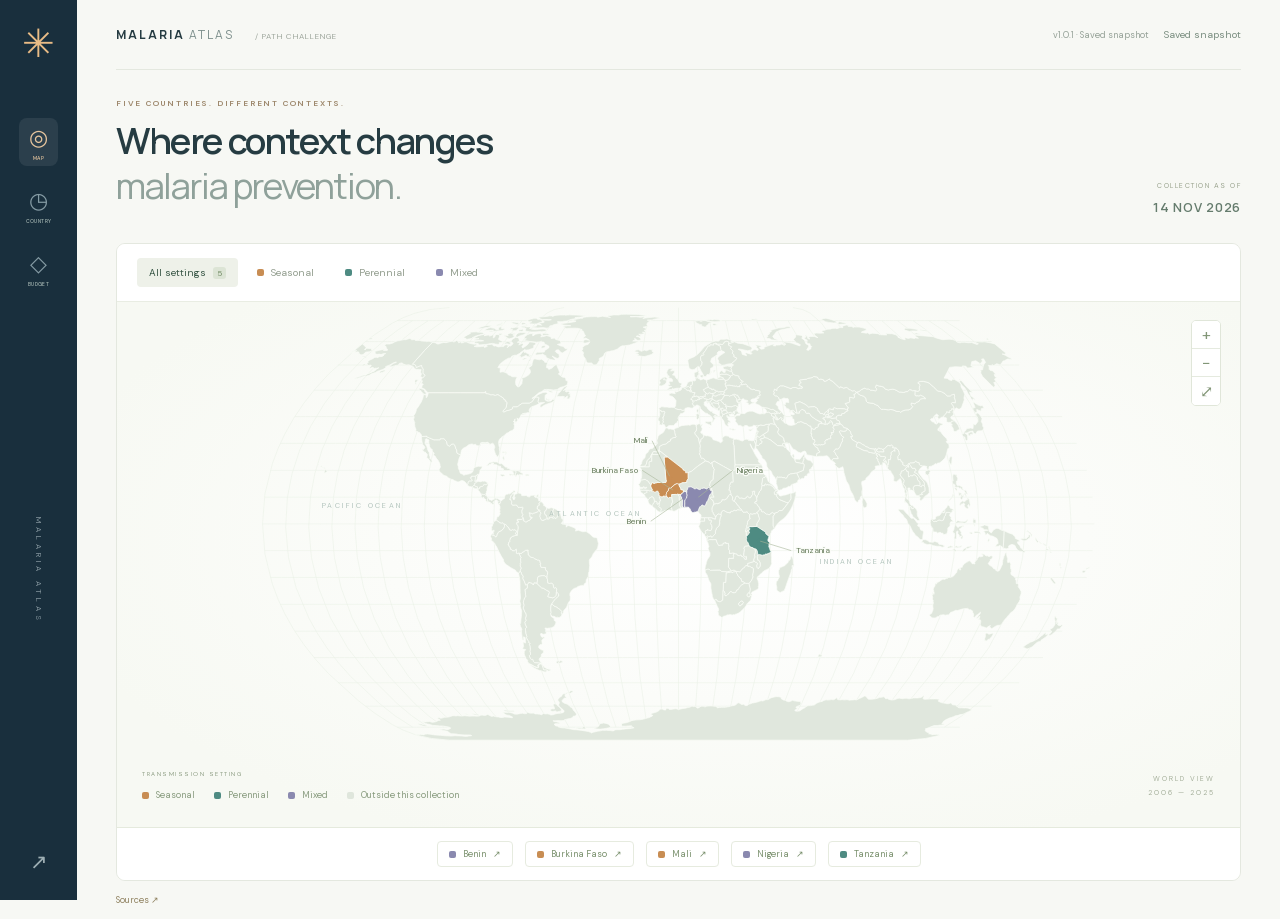
==== frontend/pitch/product/index.html @ 2d1564b7 "Add public pitch deck with working product and vaccine evidence" ====
<!doctype html><html lang="en"><head><meta charset="utf-8"><meta name="viewport" content="width=device-width,initial-scale=1"><meta name="description" content="How malaria prevention performs across settings and time: a five-country evidence atlas."><title>Malaria Atlas · Explore the world</title><link rel="stylesheet" href="style.css"></head><body data-page="map"><nav class="rail" aria-label="Main navigation"><a class="brand" href="index.html" aria-label="Malaria Atlas home">✳</a><a class="rail-link primary-tab active" href="index.html" aria-label="World map" title="World map"><span aria-hidden="true">◎</span><span class="rail-tab-label">MAP</span></a><button class="rail-link primary-tab " id="country-nav-toggle" aria-label="Choose a country" title="Countries" aria-expanded="false" aria-controls="country-nav-menu"><span aria-hidden="true">◷</span><span class="rail-tab-label">COUNTRY</span></button><a class="rail-link primary-tab" href="forecast.html" aria-label="Budget Planner" title="Budget Planner"><span aria-hidden="true">◇</span><span class="rail-tab-label">BUDGET</span></a><span class="rail-label">MALARIA ATLAS</span><a class="rail-bottom" href="https://github.com/DAzyyyyy/Hackiller_V2PATH" target="_blank" rel="noopener" aria-label="GitHub repository">↗</a></nav><section class="country-nav-menu" id="country-nav-menu" hidden aria-labelledby="country-menu-heading"><div class="eyebrow">EXPLORE THE EVIDENCE</div><h2 id="country-menu-heading">Choose a country</h2><div id="country-nav-links"><p>Loading countries…</p></div></section><main class="map-page"><header><a href="index.html" class="wordmark">MALARIA <b>ATLAS</b><span>/ PATH CHALLENGE</span></a><div class="header-right"><span id="data-status">Loading evidence…</span><button id="refresh" class="quiet" title="View the saved snapshot details">Saved snapshot</button></div></header><section class="map-intro"><div><div class="eyebrow">FIVE COUNTRIES. DIFFERENT CONTEXTS.</div><h1>Where context changes<br><span>malaria prevention.</span></h1></div><div class="snapshot"><span>COLLECTION AS OF</span><strong>14 NOV 2026</strong></div></section><section class="world-panel"><div class="map-top"><div class="filters" role="group" aria-label="Transmission setting"><button class="active" data-setting="all" aria-pressed="true">All settings <span>5</span></button><button data-setting="seasonal" aria-pressed="false"><i class="dot seasonal"></i>Seasonal</button><button data-setting="perennial" aria-pressed="false"><i class="dot perennial"></i>Perennial</button><button data-setting="mixed" aria-pressed="false"><i class="dot mixed"></i>Mixed</button></div></div><div class="world-stage"><div id="world-map" class="world-map"><div class="loading">Loading the atlas…</div></div><div class="zoom"><button id="zoom-in" aria-label="Zoom in">+</button><button id="zoom-out" aria-label="Zoom out">−</button><button id="zoom-reset" aria-label="Reset world view">⤢</button></div><div class="map-caption"><span>TRANSMISSION SETTING</span><p><i class="dot seasonal"></i> Seasonal <i class="dot perennial"></i> Perennial <i class="dot mixed"></i> Mixed <i class="dot unavailable"></i> Outside this collection</p></div><div class="map-coordinates">WORLD VIEW<br>2006 — 2025</div></div><div class="country-links" id="country-links"></div></section><div class="map-foot"><button class="text-link" data-sources>Sources ↗</button></div></main><div id="tooltip" hidden></div><dialog id="source-dialog"><div id="source-content"></div></dialog><script src="vendor/d3.min.js"></script><script src="app.js"></script></body></html>
---- frontend/pitch/product/style.css ----
@font-face{font-family:'DM Sans';font-style:normal;font-weight:400 800;font-display:swap;src:url('../assets/dm-sans.woff2') format('woff2')}
@font-face{font-family:'Manrope';font-style:normal;font-weight:400 800;font-display:swap;src:url('../assets/manrope.woff2') format('woff2')}
:root{--navy:#192f3d;--ink:#263c42;--muted:#8e9b9c;--paper:#f7f8f4;--line:#e4e8df;--seasonal:#c88d53;--perennial:#4e8b82;--mixed:#8a89af;--teal:#387c70}*{box-sizing:border-box}body{margin:0;background:var(--paper);color:var(--ink);font:13px 'DM Sans',sans-serif}a{color:inherit}button,input,select{font:inherit}button,select{cursor:pointer}button{color:inherit}button:focus-visible,a:focus-visible,input:focus-visible,select:focus-visible,[tabindex]:focus-visible{outline:3px solid #bd965d;outline-offset:4px}button:disabled{opacity:.45;cursor:default}.rail{position:fixed;inset:0 auto 0 0;width:77px;background:var(--navy);display:flex;flex-direction:column;align-items:center;padding:24px 0;gap:15px;z-index:3}.brand{font-size:39px;color:#e9bc86;text-decoration:none;margin-bottom:40px;line-height:1}.rail-link{border:0;background:none;width:39px;height:39px;display:flex;align-items:center;justify-content:center;text-decoration:none;color:#859ba4;font-size:24px;border-radius:8px}.rail-link.active{background:#ffffff14;color:#e6c59e}.rail-label{writing-mode:vertical-rl;letter-spacing:4px;font-size:8px;color:#84959d;margin:auto 0}.rail-bottom{font-size:21px;color:#9eafb4;text-decoration:none}main{margin-left:77px;padding:0 39px}header{height:70px;display:flex;justify-content:space-between;align-items:center;border-bottom:1px solid var(--line)}.wordmark{font:700 12px Manrope;letter-spacing:2px;text-decoration:none}.wordmark b{font-weight:400;color:#7e908d}.wordmark>span{font:400 8px 'DM Sans';letter-spacing:1px;color:#a2aaa0;margin-left:21px}.header-right{display:flex;align-items:center;gap:15px;font-size:9px;color:#95a197}.quiet{border:0;background:none;color:#798d7f;padding:6px 0;font-size:10px}.map-intro{display:flex;justify-content:space-between;align-items:end;padding:28px 0 23px}.eyebrow{font-size:8px;letter-spacing:1.8px;color:#9d876b;font-weight:600}h1{font:600 36px/1.25 Manrope;margin:10px 0 12px;letter-spacing:-1.4px}h1 span{color:#8fa19a;font-weight:400}.map-intro p{font-size:11px;line-height:1.8;color:#93a096;margin:0}.snapshot{text-align:right;padding-bottom:4px;display:grid;gap:8px}.snapshot>span{font-size:7px;letter-spacing:1.5px;color:#9ca590}.snapshot strong{font:600 13px Manrope;letter-spacing:.7px;color:#657c6d}.snapshot small{font-size:8px;color:#a7afa0}.world-panel{border:1px solid var(--line);background:#fbfcf9;border-radius:9px;overflow:hidden}.map-top{display:flex;justify-content:space-between;align-items:center;padding:14px 20px;border-bottom:1px solid #e9ede3;background:#fff}.filters{display:flex;gap:7px}.filters button{display:flex;gap:7px;align-items:center;border:0;background:none;font-size:10px;color:#929d8e;padding:8px 12px;border-radius:4px}.filters button.active{background:#eef1e9;color:#395747}.filters button>span{background:#dce4d5;color:#77906a;font-size:8px;padding:1px 4px;border-radius:3px}.dot{width:7px;height:7px;display:inline-block;border-radius:2px;flex-shrink:0}.seasonal{background:var(--seasonal)}.perennial{background:var(--perennial)}.mixed{background:var(--mixed)}.unavailable{background:#dfe6dc}.map-instruction{font-size:9px;color:#9aa58f}.world-stage{position:relative;padding:5px 20px 69px;min-height:360px;background:radial-gradient(ellipse at 55% 45%,#fff 0%,#f7f9f3 80%)}.world-map svg{width:100%;display:block;max-height:calc(100vh - 380px);min-height:315px;touch-action:pan-y}.map-country{stroke:#fafcf7;stroke-width:.7;vector-effect:non-scaling-stroke}.map-country.core{cursor:pointer}.map-country.core:hover,.map-country.core:focus-visible{stroke:#384b39;stroke-width:1.7;filter:brightness(.95)}.map-country.dim{opacity:.25;pointer-events:none}.map-label{font-size:9px;fill:#657a5b;paint-order:stroke;stroke:#fafcf7;stroke-width:3px;stroke-linejoin:round;cursor:pointer}.map-label.dim{opacity:.2;pointer-events:none}.ocean-label{fill:#b9c9c2;font-size:8px;letter-spacing:2.7px;pointer-events:none}.map-caption{position:absolute;left:25px;bottom:17px;pointer-events:none}.map-caption>span{font-size:6px;letter-spacing:1.5px;color:#8d9d83}.map-caption p{font-size:9px;color:#879a7d;display:flex;align-items:center;gap:7px;margin:9px 0}.map-caption p .dot:not(:first-child){margin-left:12px}.map-caption small{font-size:7px;color:#a0ad93}.map-coordinates{position:absolute;bottom:27px;right:25px;font-size:7px;letter-spacing:2px;line-height:2;color:#a6b09c;text-align:right}.zoom{position:absolute;right:19px;top:18px;border:1px solid #e0e6d9;border-radius:5px;overflow:hidden;background:white}.zoom button{display:block;width:28px;height:28px;border:0;border-bottom:1px solid #e5eadf;background:#fff;font-size:16px;color:#829677}.zoom button:last-child{border:0}.country-links{padding:13px 20px;border-top:1px solid #e5eadd;display:flex;justify-content:center;gap:12px;flex-wrap:wrap;background:white}.country-links a{font-size:9px;text-decoration:none;color:#788f6b;padding:6px 11px;border:1px solid #e6ebdf;border-radius:4px;display:flex;align-items:center;gap:7px}.country-links a:hover{border-color:#8eaa7e}.country-links a.dim{opacity:.4}.map-foot{display:flex;justify-content:space-between;align-items:center;padding:13px 0;font-size:8px;color:#a0ac96}.text-link{border:0;background:none;color:#8f815f;font-size:9px;padding:0;cursor:pointer}.loading{padding:100px 20px;text-align:center;color:#95a386;font-size:12px}.back-link{font-size:10px;color:#7f9383;text-decoration:none}.back-link span{padding:0 13px;color:#bbc5b4}.country-hero{display:flex;align-items:center;justify-content:space-between;padding:28px 0 24px}.country-title{display:flex;align-items:center;gap:17px}.country-title h1{font-size:38px;margin:10px 0}.setting-tag{font-size:9px;padding:6px 9px;background:#eaf0e5;border-radius:4px;color:#7c926c}.country-hero p{font-size:11px;color:#94a18a;margin:0;max-width:700px;line-height:1.7}.switch-country{font-size:7px;letter-spacing:1.5px;color:#8e9e81;display:grid;gap:8px;min-width:180px}select{background:white;border:1px solid var(--line);border-radius:5px;padding:9px 11px;font-size:10px;color:#607c54;letter-spacing:0}.time-panel{border:1px solid #dee6d5;border-radius:7px;display:grid;grid-template-columns:1fr 2.6fr .65fr;gap:32px;align-items:center;background:#edf2e8;padding:20px 23px}.time-label .eyebrow{font-size:7px;color:#879b75}.time-label p{font-size:9px;line-height:1.8;color:#8c9e7c;margin:8px 0 0}.timeline-heading{display:flex;align-items:center;justify-content:space-between;font-size:7px;letter-spacing:1.5px;color:#8b9e7c}.timeline-heading button{font-size:8px;letter-spacing:0}.timeline-control input{width:100%;accent-color:#5b8250;margin:14px 0 9px;cursor:ew-resize}.year-ticks{display:flex;justify-content:space-between;font-size:8px;color:#93a585}.selected-year{display:grid;text-align:center;border-left:1px solid #dce5d2;padding-left:23px}.selected-year output{font:600 38px Manrope;color:#42663b;letter-spacing:-1px}.selected-year>span{font-size:6px;letter-spacing:1px;color:#97a783;margin-top:4px}.country-metrics{display:grid;grid-template-columns:repeat(4,1fr);gap:15px;margin:20px 0}.metric{background:white;border:1px solid var(--line);border-radius:6px;padding:17px 18px}.metric-label{font-size:9px;color:#95a188}.metric-value{font:600 26px Manrope;color:#476a3b;margin:8px 0 6px;letter-spacing:-.7px}.metric-value small{font:400 10px 'DM Sans';letter-spacing:0;margin-left:5px}.metric-note{font-size:8px;line-height:1.7;color:#a0ab91}.country-grid{display:grid;grid-template-columns:2.2fr 1fr;gap:19px;margin-bottom:20px}.panel{border:1px solid var(--line);border-radius:7px;background:#fff;overflow:hidden}.panel-heading{display:flex;justify-content:space-between;align-items:center;padding:20px 21px 15px;gap:15px}.panel-heading .eyebrow{font-size:7px;color:#99a187}h2{font:600 17px Manrope;letter-spacing:-.5px;margin:7px 0 4px}.panel-heading p{font-size:9px;color:#a1aa95;line-height:1.7;margin:0}.panel-heading select{font-size:8px;padding:7px}.incidence-chart{padding:0 14px}.incidence-chart svg{width:100%;height:auto;display:block}.chart-caption{display:flex;align-items:center;gap:7px;padding:0 22px 16px;font-size:8px;color:#9aa88e}.line-key{width:15px;height:2px;background:#5b8b6c}.band-key{width:13px;height:7px;background:#e4eddf;margin-left:13px}.panel-note{border-top:1px solid #edf0e7;background:#fafbf7;padding:11px 21px;font-size:8px;line-height:1.7;color:#9ca88d}.context-item{padding:13px 21px;border-top:1px solid #eef1e7}.context-item label{display:block;font-size:7px;letter-spacing:.8px;color:#9aa58a;margin-bottom:7px}.context-item strong{font-size:12px;font-weight:500;color:#65834e}.context-item p{font-size:8px;line-height:1.9;color:#a0ac90;margin:7px 0 0}.context-item .no-data{color:#a2aa99;font-size:10px}.soft-tag{font-size:8px;background:#f0f4e9;padding:6px 8px;color:#98a580;border-radius:4px;white-space:nowrap}.intervention-row{display:grid;grid-template-columns:120px 1fr;gap:12px;padding:8px 21px 7px}.intervention-row>span{font-size:9px;color:#869a74;align-self:center}.intervention-track{height:23px;position:relative;background:linear-gradient(transparent 11px,#ebf0e3 11px,#ebf0e3 12px,transparent 12px)}.study-dot{position:absolute;top:7px;width:9px;height:9px;background:#7a9b65;border:2px solid white;box-shadow:0 0 0 1px #a0b58c;border-radius:50%;transform:translateX(-50%);padding:0}.study-dot.future{background:#d8e0cf;box-shadow:0 0 0 1px #d8e0cf}.timeline-cursor{position:absolute;top:0;bottom:0;width:1px;background:#d7ae76;pointer-events:none}.track-labels{margin:5px 22px 17px 153px;display:flex;justify-content:space-between;font-size:7px;color:#acb59f}.evidence-section{margin:29px 0}.evidence-heading{display:flex;justify-content:space-between;align-items:end;gap:20px;margin-bottom:17px}.evidence-heading h2{font-size:22px}.evidence-heading p{font-size:9px;color:#99a88b;line-height:1.8;margin:8px 0 0}.evidence-controls{display:flex;gap:8px}.evidence-controls select{font-size:8px;padding:8px}.evidence-grid{display:grid;grid-template-columns:1fr 1fr;gap:14px}.evidence-card{border:1px solid var(--line);border-radius:7px;background:white;padding:18px;min-width:0}.evidence-card .tags{display:flex;gap:7px;flex-wrap:wrap}.evidence-card h3{font:600 13px Manrope;line-height:1.6;margin:12px 0 6px;color:#4f6e40}.evidence-card .comparator{font-size:9px;line-height:1.8;color:#9ca98d}.effect-line{display:flex;align-items:center;gap:13px;margin:15px 0 10px}.effect-line strong{font:600 27px Manrope;color:#567942;letter-spacing:-1px}.effect-line>span{font-size:8px;line-height:1.9;color:#9ba78e}.evidence-card .outcome{font-size:9px;color:#8f9f7c;line-height:1.8}.evidence-card .card-bottom{border-top:1px solid #edf1e6;padding-top:11px;margin-top:13px;display:flex;align-items:center;justify-content:space-between;font-size:8px;color:#a6b093}.card-bottom button{font-size:8px;color:#8a9878;background:none;border:0;padding:0}.shared-note{font-size:8px;color:#aa946d;line-height:1.7;margin:7px 0 0}.empty{padding:35px;background:#f0f4e9;color:#8c9d79;border-radius:6px;font-size:11px;text-align:center;line-height:1.9}.facet-label{font-size:9px;color:#82966d;letter-spacing:.4px;margin:22px 0 12px;border-bottom:1px solid #e4ebd9;padding-bottom:8px}.audit-warning{background:#f4eddf;color:#a48d65;padding:12px 15px;font-size:9px;line-height:1.8;border-radius:5px;margin-bottom:14px}.axis text{font-size:9px;fill:#9eac90}.axis path,.axis line{stroke:#e4ebdb}footer{display:flex;justify-content:space-between;align-items:center;font-size:8px;color:#9eab8d;border-top:1px solid var(--line);padding:20px 0 30px;gap:15px}#tooltip{position:fixed;z-index:8;pointer-events:none;background:#243e36;color:white;padding:12px 16px;box-shadow:0 6px 25px #172e3120;border-radius:5px;font-size:9px;line-height:1.9}#tooltip strong{display:block;font-size:12px}#tooltip small{color:#bdcbb2}dialog{border:1px solid #e0e6d6;border-radius:10px;padding:28px;max-width:650px;width:calc(100% - 32px);max-height:85vh;overflow:auto;background:#fafbf7;color:#526b44;box-shadow:0 15px 70px #142f3c33}dialog::backdrop{background:#19313c77;backdrop-filter:blur(3px)}.close-dialog{float:right;background:none;border:1px solid #dbe4ce;border-radius:4px;padding:4px 9px;color:#8a9a74}dialog h2{font-size:23px;margin:18px 0}dialog h3{font-size:12px;margin-top:23px}dialog p{font-size:11px;line-height:1.9;color:#8d9e7c}dialog a{color:#7a9365}dialog pre{background:#eaf0e0;border-radius:5px;padding:13px;font-size:9px;white-space:pre-wrap;overflow-wrap:anywhere;line-height:1.8;color:#7f9269}dialog .quote{border-left:2px solid #b5c69f;padding-left:14px}.sr-only{position:absolute;width:1px;height:1px;padding:0;margin:-1px;overflow:hidden;clip:rect(0,0,0,0);white-space:nowrap;border:0}[hidden]{display:none!important}@media(min-width:1500px){main{padding:0 65px}.map-intro{padding-top:36px}.world-map svg{max-height:calc(100vh - 385px)}}@media(max-width:1100px){main{padding:0 23px}.country-grid{grid-template-columns:1.65fr 1fr}.country-metrics{gap:9px}.metric{padding:14px}.metric-value{font-size:23px}.map-instruction{display:none}.time-panel{gap:16px;grid-template-columns:1fr 2fr .6fr}.evidence-heading{align-items:start;flex-direction:column}.country-description{max-width:450px}.country-hero{gap:20px}.snapshot{max-width:180px}.panel-heading{padding:17px 15px}.panel-heading h2{font-size:15px}}@media(max-width:740px){.rail{width:53px;padding:20px 0;gap:12px}.brand{font-size:30px;margin-bottom:25px}.rail-link{width:32px;height:32px;font-size:20px}.rail-label{font-size:6px;letter-spacing:3px}main{margin-left:53px;padding:0 13px}header{height:56px}.wordmark{font-size:10px;letter-spacing:1px}.wordmark>span{display:none}.header-right{gap:7px;font-size:6px}.quiet{font-size:8px}.map-intro{padding:23px 0 18px}.map-intro h1{font-size:26px;letter-spacing:-1px}.map-intro p{font-size:9px}.eyebrow{font-size:6px;letter-spacing:1.2px}.snapshot{display:none}.filters{gap:1px;flex-wrap:wrap}.filters button{font-size:8px;padding:7px 8px;gap:5px}.map-top{padding:10px 9px}.world-stage{padding:30px 0 95px;min-height:350px}.world-map svg{min-height:220px;max-height:430px}.map-label{font-size:10px}.map-caption{left:13px;right:10px;bottom:17px}.map-caption p{flex-wrap:wrap;font-size:7px;row-gap:10px}.map-caption p .dot:not(:first-child){margin-left:5px}.map-caption small{font-size:6px;line-height:1.8;display:block}.map-coordinates{display:none}.zoom{right:10px;top:10px}.zoom button{width:24px;height:24px;font-size:13px}.country-links{padding:10px 8px;gap:6px}.country-links a{font-size:8px;padding:6px 7px}.map-foot{align-items:start;font-size:6px;gap:15px;line-height:1.9}.map-foot button{font-size:7px;white-space:nowrap}.back-link{font-size:8px}.back-link span{padding:0 7px}.country-hero{padding:22px 0 18px;align-items:start;gap:12px;flex-direction:column}.country-title h1{font-size:29px}.setting-tag{font-size:8px}.country-hero p{font-size:9px}.switch-country{font-size:6px;min-width:160px;gap:5px}.switch-country select{font-size:9px;padding:7px}.time-panel{grid-template-columns:1fr .4fr;padding:16px 13px;gap:12px}.time-label{display:none}.selected-year{padding-left:12px}.selected-year output{font-size:27px}.selected-year>span{font-size:5px}.timeline-heading{font-size:6px}.timeline-heading button{font-size:7px}.year-ticks{font-size:7px}.country-metrics{grid-template-columns:1fr 1fr;gap:8px;margin:13px 0}.metric-label{font-size:8px}.metric-value{font-size:23px}.metric-note{font-size:7px}.metric{padding:12px}.country-grid{grid-template-columns:1fr;gap:13px}.panel-heading{padding:16px 13px;align-items:start}.panel-heading select{font-size:7px;max-width:106px}.panel-heading h2{font-size:14px}.panel-heading p{font-size:8px}.context-panel #context-details{display:grid;grid-template-columns:1fr 1fr}.context-item{padding:12px}.context-item label{font-size:6px}.context-item strong{font-size:10px}.context-item p{font-size:7px}.panel-note{padding:11px 13px;font-size:7px}.chart-caption{font-size:6px;padding:0 13px 13px;gap:5px}.intervention-row{grid-template-columns:70px 1fr;padding:7px 13px;gap:8px}.intervention-row>span{font-size:8px}.track-labels{margin-left:91px;margin-right:14px}.soft-tag{font-size:6px}.evidence-section{margin-top:22px}.evidence-heading h2{font-size:19px}.evidence-heading p{font-size:8px}.evidence-grid{grid-template-columns:1fr}.evidence-controls select{font-size:8px;padding:8px;max-width:185px}.evidence-controls{width:100%;gap:6px}.evidence-card{padding:15px}.evidence-card h3{font-size:12px}footer{font-size:6px;align-items:start;line-height:1.8}footer button{font-size:7px;white-space:nowrap}}

/* Three primary navigation tabs and a country chooser. */
.rail .primary-tab{height:48px;flex-shrink:0;flex-direction:column;gap:3px;font-size:22px}.rail-tab-label{font:500 5px 'DM Sans',sans-serif;letter-spacing:.4px;color:#aabbb6}.primary-tab.active .rail-tab-label{color:#e6c59e}.country-nav-menu{position:fixed;z-index:7;left:90px;top:175px;width:256px;background:#fff;border:1px solid #dfe6d7;border-radius:9px;padding:20px;box-shadow:0 10px 45px #19313c25}.country-nav-menu h2{font-size:17px;margin:9px 0 15px}.country-nav-menu .eyebrow{font-size:7px}.country-nav-menu a{display:flex;align-items:center;gap:9px;text-decoration:none;font-size:11px;color:#627f51;padding:11px 9px;border-radius:5px}.country-nav-menu a:hover,.country-nav-menu a[aria-current="page"]{background:#eef3e8}.country-nav-menu a>span:last-child{margin-left:auto;color:#a1b094}.country-nav-menu .country-menu-note{font-size:8px;color:#a0ad92;border-top:1px solid #eaf0e1;padding-top:13px;margin:10px 0 0}.country-nav-menu #country-nav-links>p{font-size:10px;color:#9aa98d}@media(max-width:740px){.rail .primary-tab{height:43px;font-size:21px}.rail-tab-label{font-size:5px}.country-nav-menu{left:63px;top:147px;width:min(255px,calc(100vw - 76px));padding:16px}}
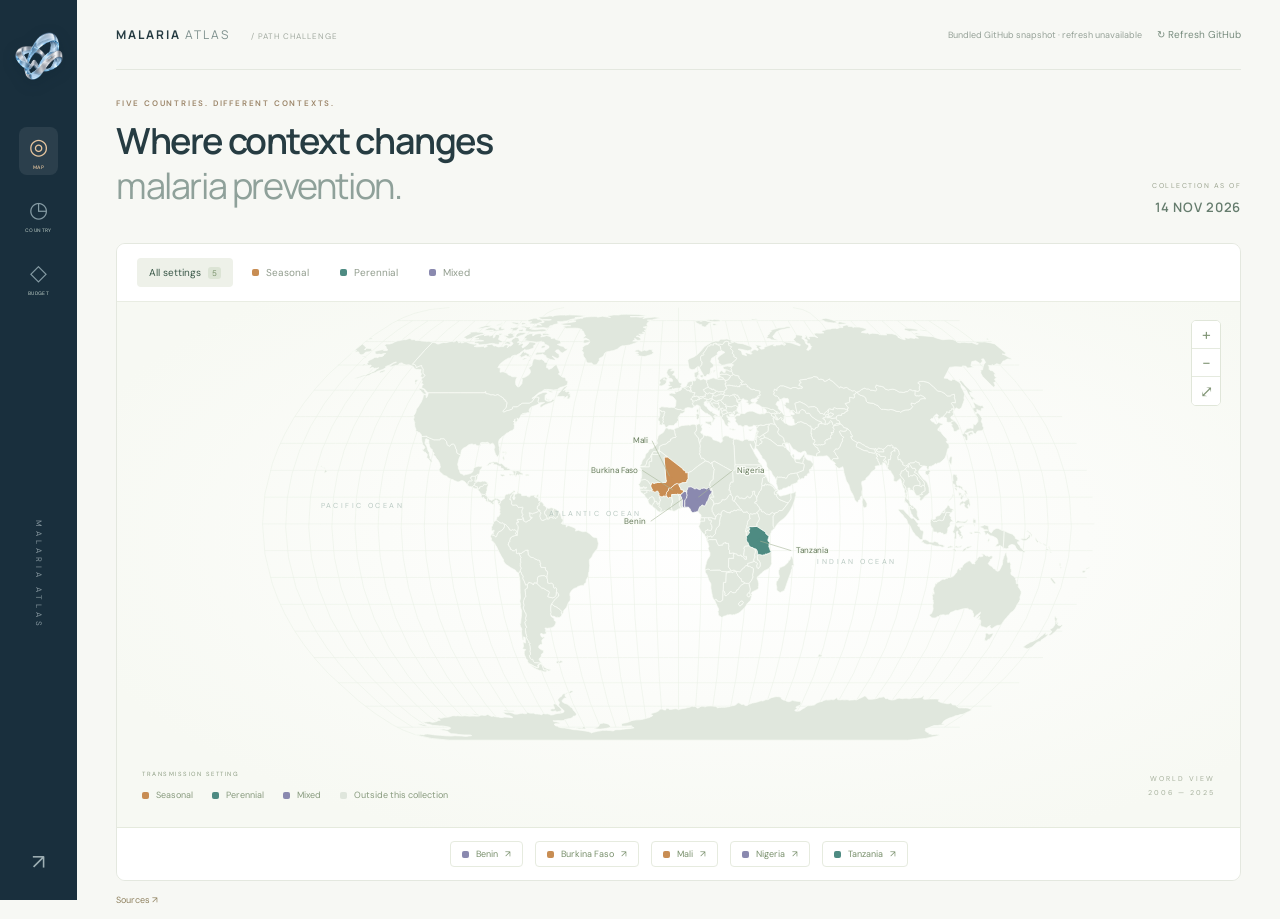
==== commit 5a793a8d: "Update final pitch demo to latest frontend" ====
--- a/frontend/pitch/product/index.html
+++ b/frontend/pitch/product/index.html
@@ -1 +1 @@
-<!doctype html><html lang="en"><head><meta charset="utf-8"><meta name="viewport" content="width=device-width,initial-scale=1"><meta name="description" content="How malaria prevention performs across settings and time: a five-country evidence atlas."><title>Malaria Atlas · Explore the world</title><link rel="stylesheet" href="style.css"></head><body data-page="map"><nav class="rail" aria-label="Main navigation"><a class="brand" href="index.html" aria-label="Malaria Atlas home">✳</a><a class="rail-link primary-tab active" href="index.html" aria-label="World map" title="World map"><span aria-hidden="true">◎</span><span class="rail-tab-label">MAP</span></a><button class="rail-link primary-tab " id="country-nav-toggle" aria-label="Choose a country" title="Countries" aria-expanded="false" aria-controls="country-nav-menu"><span aria-hidden="true">◷</span><span class="rail-tab-label">COUNTRY</span></button><a class="rail-link primary-tab" href="forecast.html" aria-label="Budget Planner" title="Budget Planner"><span aria-hidden="true">◇</span><span class="rail-tab-label">BUDGET</span></a><span class="rail-label">MALARIA ATLAS</span><a class="rail-bottom" href="https://github.com/DAzyyyyy/Hackiller_V2PATH" target="_blank" rel="noopener" aria-label="GitHub repository">↗</a></nav><section class="country-nav-menu" id="country-nav-menu" hidden aria-labelledby="country-menu-heading"><div class="eyebrow">EXPLORE THE EVIDENCE</div><h2 id="country-menu-heading">Choose a country</h2><div id="country-nav-links"><p>Loading countries…</p></div></section><main class="map-page"><header><a href="index.html" class="wordmark">MALARIA <b>ATLAS</b><span>/ PATH CHALLENGE</span></a><div class="header-right"><span id="data-status">Loading evidence…</span><button id="refresh" class="quiet" title="View the saved snapshot details">Saved snapshot</button></div></header><section class="map-intro"><div><div class="eyebrow">FIVE COUNTRIES. DIFFERENT CONTEXTS.</div><h1>Where context changes<br><span>malaria prevention.</span></h1></div><div class="snapshot"><span>COLLECTION AS OF</span><strong>14 NOV 2026</strong></div></section><section class="world-panel"><div class="map-top"><div class="filters" role="group" aria-label="Transmission setting"><button class="active" data-setting="all" aria-pressed="true">All settings <span>5</span></button><button data-setting="seasonal" aria-pressed="false"><i class="dot seasonal"></i>Seasonal</button><button data-setting="perennial" aria-pressed="false"><i class="dot perennial"></i>Perennial</button><button data-setting="mixed" aria-pressed="false"><i class="dot mixed"></i>Mixed</button></div></div><div class="world-stage"><div id="world-map" class="world-map"><div class="loading">Loading the atlas…</div></div><div class="zoom"><button id="zoom-in" aria-label="Zoom in">+</button><button id="zoom-out" aria-label="Zoom out">−</button><button id="zoom-reset" aria-label="Reset world view">⤢</button></div><div class="map-caption"><span>TRANSMISSION SETTING</span><p><i class="dot seasonal"></i> Seasonal <i class="dot perennial"></i> Perennial <i class="dot mixed"></i> Mixed <i class="dot unavailable"></i> Outside this collection</p></div><div class="map-coordinates">WORLD VIEW<br>2006 — 2025</div></div><div class="country-links" id="country-links"></div></section><div class="map-foot"><button class="text-link" data-sources>Sources ↗</button></div></main><div id="tooltip" hidden></div><dialog id="source-dialog"><div id="source-content"></div></dialog><script src="vendor/d3.min.js"></script><script src="app.js"></script></body></html>
+<!doctype html><html lang="en"><head><meta charset="utf-8"><meta name="viewport" content="width=device-width,initial-scale=1"><meta name="description" content="How malaria prevention performs across settings and time: a five-country evidence atlas."><title>Malaria Atlas · Explore the world</title><link rel="stylesheet" href="style.css"><link rel="icon" type="image/png" href="assets/malaria-atlas-logo.png"></head><body data-page="map"><nav class="rail" aria-label="Main navigation"><a class="brand" href="index.html" aria-label="Malaria Atlas home"><img class="brand-logo" src="assets/malaria-atlas-logo.png" alt="Malaria Atlas — ice-blue glass and silver mosquito emblem" width="56" height="56"></a><a class="rail-link primary-tab active" href="index.html" aria-label="World map" title="World map"><span aria-hidden="true">◎</span><span class="rail-tab-label">MAP</span></a><button class="rail-link primary-tab " id="country-nav-toggle" aria-label="Choose a country" title="Countries" aria-expanded="false" aria-controls="country-nav-menu"><span aria-hidden="true">◷</span><span class="rail-tab-label">COUNTRY</span></button><a class="rail-link primary-tab" href="forecast.html" aria-label="Budget Planner" title="Budget Planner"><span aria-hidden="true">◇</span><span class="rail-tab-label">BUDGET</span></a><span class="rail-label">MALARIA ATLAS</span><a class="rail-bottom" href="https://github.com/DAzyyyyy/Hackiller_V2PATH" target="_blank" rel="noopener" aria-label="GitHub repository">↗</a></nav><section class="country-nav-menu" id="country-nav-menu" hidden aria-labelledby="country-menu-heading"><div class="eyebrow">EXPLORE THE EVIDENCE</div><h2 id="country-menu-heading">Choose a country</h2><div id="country-nav-links"><p>Loading countries…</p></div></section><main class="map-page"><header><a href="index.html" class="wordmark">MALARIA <b>ATLAS</b><span>/ PATH CHALLENGE</span></a><div class="header-right"><span id="data-status">Loading evidence…</span><button id="refresh" class="quiet" title="Fetch the latest processed data from GitHub">↻ Refresh GitHub</button></div></header><section class="map-intro"><div><div class="eyebrow">FIVE COUNTRIES. DIFFERENT CONTEXTS.</div><h1>Where context changes<br><span>malaria prevention.</span></h1></div><div class="snapshot"><span>COLLECTION AS OF</span><strong>14 NOV 2026</strong></div></section><section class="world-panel"><div class="map-top"><div class="filters" role="group" aria-label="Transmission setting"><button class="active" data-setting="all" aria-pressed="true">All settings <span>5</span></button><button data-setting="seasonal" aria-pressed="false"><i class="dot seasonal"></i>Seasonal</button><button data-setting="perennial" aria-pressed="false"><i class="dot perennial"></i>Perennial</button><button data-setting="mixed" aria-pressed="false"><i class="dot mixed"></i>Mixed</button></div></div><div class="world-stage"><div id="world-map" class="world-map"><div class="loading">Loading the atlas…</div></div><div class="zoom"><button id="zoom-in" aria-label="Zoom in">+</button><button id="zoom-out" aria-label="Zoom out">−</button><button id="zoom-reset" aria-label="Reset world view">⤢</button></div><div class="map-caption"><span>TRANSMISSION SETTING</span><p><i class="dot seasonal"></i> Seasonal <i class="dot perennial"></i> Perennial <i class="dot mixed"></i> Mixed <i class="dot unavailable"></i> Outside this collection</p></div><div class="map-coordinates">WORLD VIEW<br>2006 — 2025</div></div><div class="country-links" id="country-links"></div></section><div class="map-foot"><button class="text-link" data-sources>Sources ↗</button></div></main><div id="tooltip" hidden></div><dialog id="source-dialog"><div id="source-content"></div></dialog><script src="vendor/d3.min.js"></script><script src="app.js"></script></body></html>
--- a/frontend/pitch/product/style.css
+++ b/frontend/pitch/product/style.css
@@ -1,6 +1,13 @@
-@font-face{font-family:'DM Sans';font-style:normal;font-weight:400 800;font-display:swap;src:url('../assets/dm-sans.woff2') format('woff2')}
-@font-face{font-family:'Manrope';font-style:normal;font-weight:400 800;font-display:swap;src:url('../assets/manrope.woff2') format('woff2')}
+@import url('https://fonts.googleapis.com/css2?family=DM+Sans:wght@400;450;500;600;700&family=Manrope:wght@400;500;600;650;700;800&display=swap');
 :root{--navy:#192f3d;--ink:#263c42;--muted:#8e9b9c;--paper:#f7f8f4;--line:#e4e8df;--seasonal:#c88d53;--perennial:#4e8b82;--mixed:#8a89af;--teal:#387c70}*{box-sizing:border-box}body{margin:0;background:var(--paper);color:var(--ink);font:13px 'DM Sans',sans-serif}a{color:inherit}button,input,select{font:inherit}button,select{cursor:pointer}button{color:inherit}button:focus-visible,a:focus-visible,input:focus-visible,select:focus-visible,[tabindex]:focus-visible{outline:3px solid #bd965d;outline-offset:4px}button:disabled{opacity:.45;cursor:default}.rail{position:fixed;inset:0 auto 0 0;width:77px;background:var(--navy);display:flex;flex-direction:column;align-items:center;padding:24px 0;gap:15px;z-index:3}.brand{font-size:39px;color:#e9bc86;text-decoration:none;margin-bottom:40px;line-height:1}.rail-link{border:0;background:none;width:39px;height:39px;display:flex;align-items:center;justify-content:center;text-decoration:none;color:#859ba4;font-size:24px;border-radius:8px}.rail-link.active{background:#ffffff14;color:#e6c59e}.rail-label{writing-mode:vertical-rl;letter-spacing:4px;font-size:8px;color:#84959d;margin:auto 0}.rail-bottom{font-size:21px;color:#9eafb4;text-decoration:none}main{margin-left:77px;padding:0 39px}header{height:70px;display:flex;justify-content:space-between;align-items:center;border-bottom:1px solid var(--line)}.wordmark{font:700 12px Manrope;letter-spacing:2px;text-decoration:none}.wordmark b{font-weight:400;color:#7e908d}.wordmark>span{font:400 8px 'DM Sans';letter-spacing:1px;color:#a2aaa0;margin-left:21px}.header-right{display:flex;align-items:center;gap:15px;font-size:9px;color:#95a197}.quiet{border:0;background:none;color:#798d7f;padding:6px 0;font-size:10px}.map-intro{display:flex;justify-content:space-between;align-items:end;padding:28px 0 23px}.eyebrow{font-size:8px;letter-spacing:1.8px;color:#9d876b;font-weight:600}h1{font:600 36px/1.25 Manrope;margin:10px 0 12px;letter-spacing:-1.4px}h1 span{color:#8fa19a;font-weight:400}.map-intro p{font-size:11px;line-height:1.8;color:#93a096;margin:0}.snapshot{text-align:right;padding-bottom:4px;display:grid;gap:8px}.snapshot>span{font-size:7px;letter-spacing:1.5px;color:#9ca590}.snapshot strong{font:600 13px Manrope;letter-spacing:.7px;color:#657c6d}.snapshot small{font-size:8px;color:#a7afa0}.world-panel{border:1px solid var(--line);background:#fbfcf9;border-radius:9px;overflow:hidden}.map-top{display:flex;justify-content:space-between;align-items:center;padding:14px 20px;border-bottom:1px solid #e9ede3;background:#fff}.filters{display:flex;gap:7px}.filters button{display:flex;gap:7px;align-items:center;border:0;background:none;font-size:10px;color:#929d8e;padding:8px 12px;border-radius:4px}.filters button.active{background:#eef1e9;color:#395747}.filters button>span{background:#dce4d5;color:#77906a;font-size:8px;padding:1px 4px;border-radius:3px}.dot{width:7px;height:7px;display:inline-block;border-radius:2px;flex-shrink:0}.seasonal{background:var(--seasonal)}.perennial{background:var(--perennial)}.mixed{background:var(--mixed)}.unavailable{background:#dfe6dc}.map-instruction{font-size:9px;color:#9aa58f}.world-stage{position:relative;padding:5px 20px 69px;min-height:360px;background:radial-gradient(ellipse at 55% 45%,#fff 0%,#f7f9f3 80%)}.world-map svg{width:100%;display:block;max-height:calc(100vh - 380px);min-height:315px;touch-action:pan-y}.map-country{stroke:#fafcf7;stroke-width:.7;vector-effect:non-scaling-stroke}.map-country.core{cursor:pointer}.map-country.core:hover,.map-country.core:focus-visible{stroke:#384b39;stroke-width:1.7;filter:brightness(.95)}.map-country.dim{opacity:.25;pointer-events:none}.map-label{font-size:9px;fill:#657a5b;paint-order:stroke;stroke:#fafcf7;stroke-width:3px;stroke-linejoin:round;cursor:pointer}.map-label.dim{opacity:.2;pointer-events:none}.ocean-label{fill:#b9c9c2;font-size:8px;letter-spacing:2.7px;pointer-events:none}.map-caption{position:absolute;left:25px;bottom:17px;pointer-events:none}.map-caption>span{font-size:6px;letter-spacing:1.5px;color:#8d9d83}.map-caption p{font-size:9px;color:#879a7d;display:flex;align-items:center;gap:7px;margin:9px 0}.map-caption p .dot:not(:first-child){margin-left:12px}.map-caption small{font-size:7px;color:#a0ad93}.map-coordinates{position:absolute;bottom:27px;right:25px;font-size:7px;letter-spacing:2px;line-height:2;color:#a6b09c;text-align:right}.zoom{position:absolute;right:19px;top:18px;border:1px solid #e0e6d9;border-radius:5px;overflow:hidden;background:white}.zoom button{display:block;width:28px;height:28px;border:0;border-bottom:1px solid #e5eadf;background:#fff;font-size:16px;color:#829677}.zoom button:last-child{border:0}.country-links{padding:13px 20px;border-top:1px solid #e5eadd;display:flex;justify-content:center;gap:12px;flex-wrap:wrap;background:white}.country-links a{font-size:9px;text-decoration:none;color:#788f6b;padding:6px 11px;border:1px solid #e6ebdf;border-radius:4px;display:flex;align-items:center;gap:7px}.country-links a:hover{border-color:#8eaa7e}.country-links a.dim{opacity:.4}.map-foot{display:flex;justify-content:space-between;align-items:center;padding:13px 0;font-size:8px;color:#a0ac96}.text-link{border:0;background:none;color:#8f815f;font-size:9px;padding:0;cursor:pointer}.loading{padding:100px 20px;text-align:center;color:#95a386;font-size:12px}.back-link{font-size:10px;color:#7f9383;text-decoration:none}.back-link span{padding:0 13px;color:#bbc5b4}.country-hero{display:flex;align-items:center;justify-content:space-between;padding:28px 0 24px}.country-title{display:flex;align-items:center;gap:17px}.country-title h1{font-size:38px;margin:10px 0}.setting-tag{font-size:9px;padding:6px 9px;background:#eaf0e5;border-radius:4px;color:#7c926c}.country-hero p{font-size:11px;color:#94a18a;margin:0;max-width:700px;line-height:1.7}.switch-country{font-size:7px;letter-spacing:1.5px;color:#8e9e81;display:grid;gap:8px;min-width:180px}select{background:white;border:1px solid var(--line);border-radius:5px;padding:9px 11px;font-size:10px;color:#607c54;letter-spacing:0}.time-panel{border:1px solid #dee6d5;border-radius:7px;display:grid;grid-template-columns:1fr 2.6fr .65fr;gap:32px;align-items:center;background:#edf2e8;padding:20px 23px}.time-label .eyebrow{font-size:7px;color:#879b75}.time-label p{font-size:9px;line-height:1.8;color:#8c9e7c;margin:8px 0 0}.timeline-heading{display:flex;align-items:center;justify-content:space-between;font-size:7px;letter-spacing:1.5px;color:#8b9e7c}.timeline-heading button{font-size:8px;letter-spacing:0}.timeline-control input{width:100%;accent-color:#5b8250;margin:14px 0 9px;cursor:ew-resize}.year-ticks{display:flex;justify-content:space-between;font-size:8px;color:#93a585}.selected-year{display:grid;text-align:center;border-left:1px solid #dce5d2;padding-left:23px}.selected-year output{font:600 38px Manrope;color:#42663b;letter-spacing:-1px}.selected-year>span{font-size:6px;letter-spacing:1px;color:#97a783;margin-top:4px}.country-metrics{display:grid;grid-template-columns:repeat(4,1fr);gap:15px;margin:20px 0}.metric{background:white;border:1px solid var(--line);border-radius:6px;padding:17px 18px}.metric-label{font-size:9px;color:#95a188}.metric-value{font:600 26px Manrope;color:#476a3b;margin:8px 0 6px;letter-spacing:-.7px}.metric-value small{font:400 10px 'DM Sans';letter-spacing:0;margin-left:5px}.metric-note{font-size:8px;line-height:1.7;color:#a0ab91}.country-grid{display:grid;grid-template-columns:2.2fr 1fr;gap:19px;margin-bottom:20px}.panel{border:1px solid var(--line);border-radius:7px;background:#fff;overflow:hidden}.panel-heading{display:flex;justify-content:space-between;align-items:center;padding:20px 21px 15px;gap:15px}.panel-heading .eyebrow{font-size:7px;color:#99a187}h2{font:600 17px Manrope;letter-spacing:-.5px;margin:7px 0 4px}.panel-heading p{font-size:9px;color:#a1aa95;line-height:1.7;margin:0}.panel-heading select{font-size:8px;padding:7px}.incidence-chart{padding:0 14px}.incidence-chart svg{width:100%;height:auto;display:block}.chart-caption{display:flex;align-items:center;gap:7px;padding:0 22px 16px;font-size:8px;color:#9aa88e}.line-key{width:15px;height:2px;background:#5b8b6c}.band-key{width:13px;height:7px;background:#e4eddf;margin-left:13px}.panel-note{border-top:1px solid #edf0e7;background:#fafbf7;padding:11px 21px;font-size:8px;line-height:1.7;color:#9ca88d}.context-item{padding:13px 21px;border-top:1px solid #eef1e7}.context-item label{display:block;font-size:7px;letter-spacing:.8px;color:#9aa58a;margin-bottom:7px}.context-item strong{font-size:12px;font-weight:500;color:#65834e}.context-item p{font-size:8px;line-height:1.9;color:#a0ac90;margin:7px 0 0}.context-item .no-data{color:#a2aa99;font-size:10px}.soft-tag{font-size:8px;background:#f0f4e9;padding:6px 8px;color:#98a580;border-radius:4px;white-space:nowrap}.intervention-row{display:grid;grid-template-columns:120px 1fr;gap:12px;padding:8px 21px 7px}.intervention-row>span{font-size:9px;color:#869a74;align-self:center}.intervention-track{height:23px;position:relative;background:linear-gradient(transparent 11px,#ebf0e3 11px,#ebf0e3 12px,transparent 12px)}.study-dot{position:absolute;top:7px;width:9px;height:9px;background:#7a9b65;border:2px solid white;box-shadow:0 0 0 1px #a0b58c;border-radius:50%;transform:translateX(-50%);padding:0}.study-dot.future{background:#d8e0cf;box-shadow:0 0 0 1px #d8e0cf}.timeline-cursor{position:absolute;top:0;bottom:0;width:1px;background:#d7ae76;pointer-events:none}.track-labels{margin:5px 22px 17px 153px;display:flex;justify-content:space-between;font-size:7px;color:#acb59f}.evidence-section{margin:29px 0}.evidence-heading{display:flex;justify-content:space-between;align-items:end;gap:20px;margin-bottom:17px}.evidence-heading h2{font-size:22px}.evidence-heading p{font-size:9px;color:#99a88b;line-height:1.8;margin:8px 0 0}.evidence-controls{display:flex;gap:8px}.evidence-controls select{font-size:8px;padding:8px}.evidence-grid{display:grid;grid-template-columns:1fr 1fr;gap:14px}.evidence-card{border:1px solid var(--line);border-radius:7px;background:white;padding:18px;min-width:0}.evidence-card .tags{display:flex;gap:7px;flex-wrap:wrap}.evidence-card h3{font:600 13px Manrope;line-height:1.6;margin:12px 0 6px;color:#4f6e40}.evidence-card .comparator{font-size:9px;line-height:1.8;color:#9ca98d}.effect-line{display:flex;align-items:center;gap:13px;margin:15px 0 10px}.effect-line strong{font:600 27px Manrope;color:#567942;letter-spacing:-1px}.effect-line>span{font-size:8px;line-height:1.9;color:#9ba78e}.evidence-card .outcome{font-size:9px;color:#8f9f7c;line-height:1.8}.evidence-card .card-bottom{border-top:1px solid #edf1e6;padding-top:11px;margin-top:13px;display:flex;align-items:center;justify-content:space-between;font-size:8px;color:#a6b093}.card-bottom button{font-size:8px;color:#8a9878;background:none;border:0;padding:0}.shared-note{font-size:8px;color:#aa946d;line-height:1.7;margin:7px 0 0}.empty{padding:35px;background:#f0f4e9;color:#8c9d79;border-radius:6px;font-size:11px;text-align:center;line-height:1.9}.facet-label{font-size:9px;color:#82966d;letter-spacing:.4px;margin:22px 0 12px;border-bottom:1px solid #e4ebd9;padding-bottom:8px}.audit-warning{background:#f4eddf;color:#a48d65;padding:12px 15px;font-size:9px;line-height:1.8;border-radius:5px;margin-bottom:14px}.axis text{font-size:9px;fill:#9eac90}.axis path,.axis line{stroke:#e4ebdb}footer{display:flex;justify-content:space-between;align-items:center;font-size:8px;color:#9eab8d;border-top:1px solid var(--line);padding:20px 0 30px;gap:15px}#tooltip{position:fixed;z-index:8;pointer-events:none;background:#243e36;color:white;padding:12px 16px;box-shadow:0 6px 25px #172e3120;border-radius:5px;font-size:9px;line-height:1.9}#tooltip strong{display:block;font-size:12px}#tooltip small{color:#bdcbb2}dialog{border:1px solid #e0e6d6;border-radius:10px;padding:28px;max-width:650px;width:calc(100% - 32px);max-height:85vh;overflow:auto;background:#fafbf7;color:#526b44;box-shadow:0 15px 70px #142f3c33}dialog::backdrop{background:#19313c77;backdrop-filter:blur(3px)}.close-dialog{float:right;background:none;border:1px solid #dbe4ce;border-radius:4px;padding:4px 9px;color:#8a9a74}dialog h2{font-size:23px;margin:18px 0}dialog h3{font-size:12px;margin-top:23px}dialog p{font-size:11px;line-height:1.9;color:#8d9e7c}dialog a{color:#7a9365}dialog pre{background:#eaf0e0;border-radius:5px;padding:13px;font-size:9px;white-space:pre-wrap;overflow-wrap:anywhere;line-height:1.8;color:#7f9269}dialog .quote{border-left:2px solid #b5c69f;padding-left:14px}.sr-only{position:absolute;width:1px;height:1px;padding:0;margin:-1px;overflow:hidden;clip:rect(0,0,0,0);white-space:nowrap;border:0}[hidden]{display:none!important}@media(min-width:1500px){main{padding:0 65px}.map-intro{padding-top:36px}.world-map svg{max-height:calc(100vh - 385px)}}@media(max-width:1100px){main{padding:0 23px}.country-grid{grid-template-columns:1.65fr 1fr}.country-metrics{gap:9px}.metric{padding:14px}.metric-value{font-size:23px}.map-instruction{display:none}.time-panel{gap:16px;grid-template-columns:1fr 2fr .6fr}.evidence-heading{align-items:start;flex-direction:column}.country-description{max-width:450px}.country-hero{gap:20px}.snapshot{max-width:180px}.panel-heading{padding:17px 15px}.panel-heading h2{font-size:15px}}@media(max-width:740px){.rail{width:53px;padding:20px 0;gap:12px}.brand{font-size:30px;margin-bottom:25px}.rail-link{width:32px;height:32px;font-size:20px}.rail-label{font-size:6px;letter-spacing:3px}main{margin-left:53px;padding:0 13px}header{height:56px}.wordmark{font-size:10px;letter-spacing:1px}.wordmark>span{display:none}.header-right{gap:7px;font-size:6px}.quiet{font-size:8px}.map-intro{padding:23px 0 18px}.map-intro h1{font-size:26px;letter-spacing:-1px}.map-intro p{font-size:9px}.eyebrow{font-size:6px;letter-spacing:1.2px}.snapshot{display:none}.filters{gap:1px;flex-wrap:wrap}.filters button{font-size:8px;padding:7px 8px;gap:5px}.map-top{padding:10px 9px}.world-stage{padding:30px 0 95px;min-height:350px}.world-map svg{min-height:220px;max-height:430px}.map-label{font-size:10px}.map-caption{left:13px;right:10px;bottom:17px}.map-caption p{flex-wrap:wrap;font-size:7px;row-gap:10px}.map-caption p .dot:not(:first-child){margin-left:5px}.map-caption small{font-size:6px;line-height:1.8;display:block}.map-coordinates{display:none}.zoom{right:10px;top:10px}.zoom button{width:24px;height:24px;font-size:13px}.country-links{padding:10px 8px;gap:6px}.country-links a{font-size:8px;padding:6px 7px}.map-foot{align-items:start;font-size:6px;gap:15px;line-height:1.9}.map-foot button{font-size:7px;white-space:nowrap}.back-link{font-size:8px}.back-link span{padding:0 7px}.country-hero{padding:22px 0 18px;align-items:start;gap:12px;flex-direction:column}.country-title h1{font-size:29px}.setting-tag{font-size:8px}.country-hero p{font-size:9px}.switch-country{font-size:6px;min-width:160px;gap:5px}.switch-country select{font-size:9px;padding:7px}.time-panel{grid-template-columns:1fr .4fr;padding:16px 13px;gap:12px}.time-label{display:none}.selected-year{padding-left:12px}.selected-year output{font-size:27px}.selected-year>span{font-size:5px}.timeline-heading{font-size:6px}.timeline-heading button{font-size:7px}.year-ticks{font-size:7px}.country-metrics{grid-template-columns:1fr 1fr;gap:8px;margin:13px 0}.metric-label{font-size:8px}.metric-value{font-size:23px}.metric-note{font-size:7px}.metric{padding:12px}.country-grid{grid-template-columns:1fr;gap:13px}.panel-heading{padding:16px 13px;align-items:start}.panel-heading select{font-size:7px;max-width:106px}.panel-heading h2{font-size:14px}.panel-heading p{font-size:8px}.context-panel #context-details{display:grid;grid-template-columns:1fr 1fr}.context-item{padding:12px}.context-item label{font-size:6px}.context-item strong{font-size:10px}.context-item p{font-size:7px}.panel-note{padding:11px 13px;font-size:7px}.chart-caption{font-size:6px;padding:0 13px 13px;gap:5px}.intervention-row{grid-template-columns:70px 1fr;padding:7px 13px;gap:8px}.intervention-row>span{font-size:8px}.track-labels{margin-left:91px;margin-right:14px}.soft-tag{font-size:6px}.evidence-section{margin-top:22px}.evidence-heading h2{font-size:19px}.evidence-heading p{font-size:8px}.evidence-grid{grid-template-columns:1fr}.evidence-controls select{font-size:8px;padding:8px;max-width:185px}.evidence-controls{width:100%;gap:6px}.evidence-card{padding:15px}.evidence-card h3{font-size:12px}footer{font-size:6px;align-items:start;line-height:1.8}footer button{font-size:7px;white-space:nowrap}}
 
 /* Three primary navigation tabs and a country chooser. */
 .rail .primary-tab{height:48px;flex-shrink:0;flex-direction:column;gap:3px;font-size:22px}.rail-tab-label{font:500 5px 'DM Sans',sans-serif;letter-spacing:.4px;color:#aabbb6}.primary-tab.active .rail-tab-label{color:#e6c59e}.country-nav-menu{position:fixed;z-index:7;left:90px;top:175px;width:256px;background:#fff;border:1px solid #dfe6d7;border-radius:9px;padding:20px;box-shadow:0 10px 45px #19313c25}.country-nav-menu h2{font-size:17px;margin:9px 0 15px}.country-nav-menu .eyebrow{font-size:7px}.country-nav-menu a{display:flex;align-items:center;gap:9px;text-decoration:none;font-size:11px;color:#627f51;padding:11px 9px;border-radius:5px}.country-nav-menu a:hover,.country-nav-menu a[aria-current="page"]{background:#eef3e8}.country-nav-menu a>span:last-child{margin-left:auto;color:#a1b094}.country-nav-menu .country-menu-note{font-size:8px;color:#a0ad92;border-top:1px solid #eaf0e1;padding-top:13px;margin:10px 0 0}.country-nav-menu #country-nav-links>p{font-size:10px;color:#9aa98d}@media(max-width:740px){.rail .primary-tab{height:43px;font-size:21px}.rail-tab-label{font-size:5px}.country-nav-menu{left:63px;top:147px;width:min(255px,calc(100vw - 76px));padding:16px}}
+
+/* Final ice-blue / silver logo with mosquito surface inlay. */
+.rail .brand{display:grid;place-items:center;width:64px;height:64px;flex-shrink:0;margin-bottom:24px;perspective:600px}
+.brand-logo{display:block;width:56px;height:56px;object-fit:contain;animation:atlas-logo-float 8s ease-in-out infinite;filter:drop-shadow(0 4px 7px #061a2933)}
+.pb-brand{display:inline-flex;align-items:center;gap:10px}.pb-brand .brand-logo{width:48px;height:48px}
+@keyframes atlas-logo-float{0%,100%{transform:translateY(1px) rotateY(-7deg) rotateZ(-2deg)}50%{transform:translateY(-3px) rotateY(7deg) rotateZ(2deg)}}
+@media(max-width:740px){.rail .brand{width:46px;height:49px;margin-bottom:15px}.rail .brand-logo{width:44px;height:44px}}
+@media(prefers-reduced-motion:reduce){.brand-logo{animation:none}}
